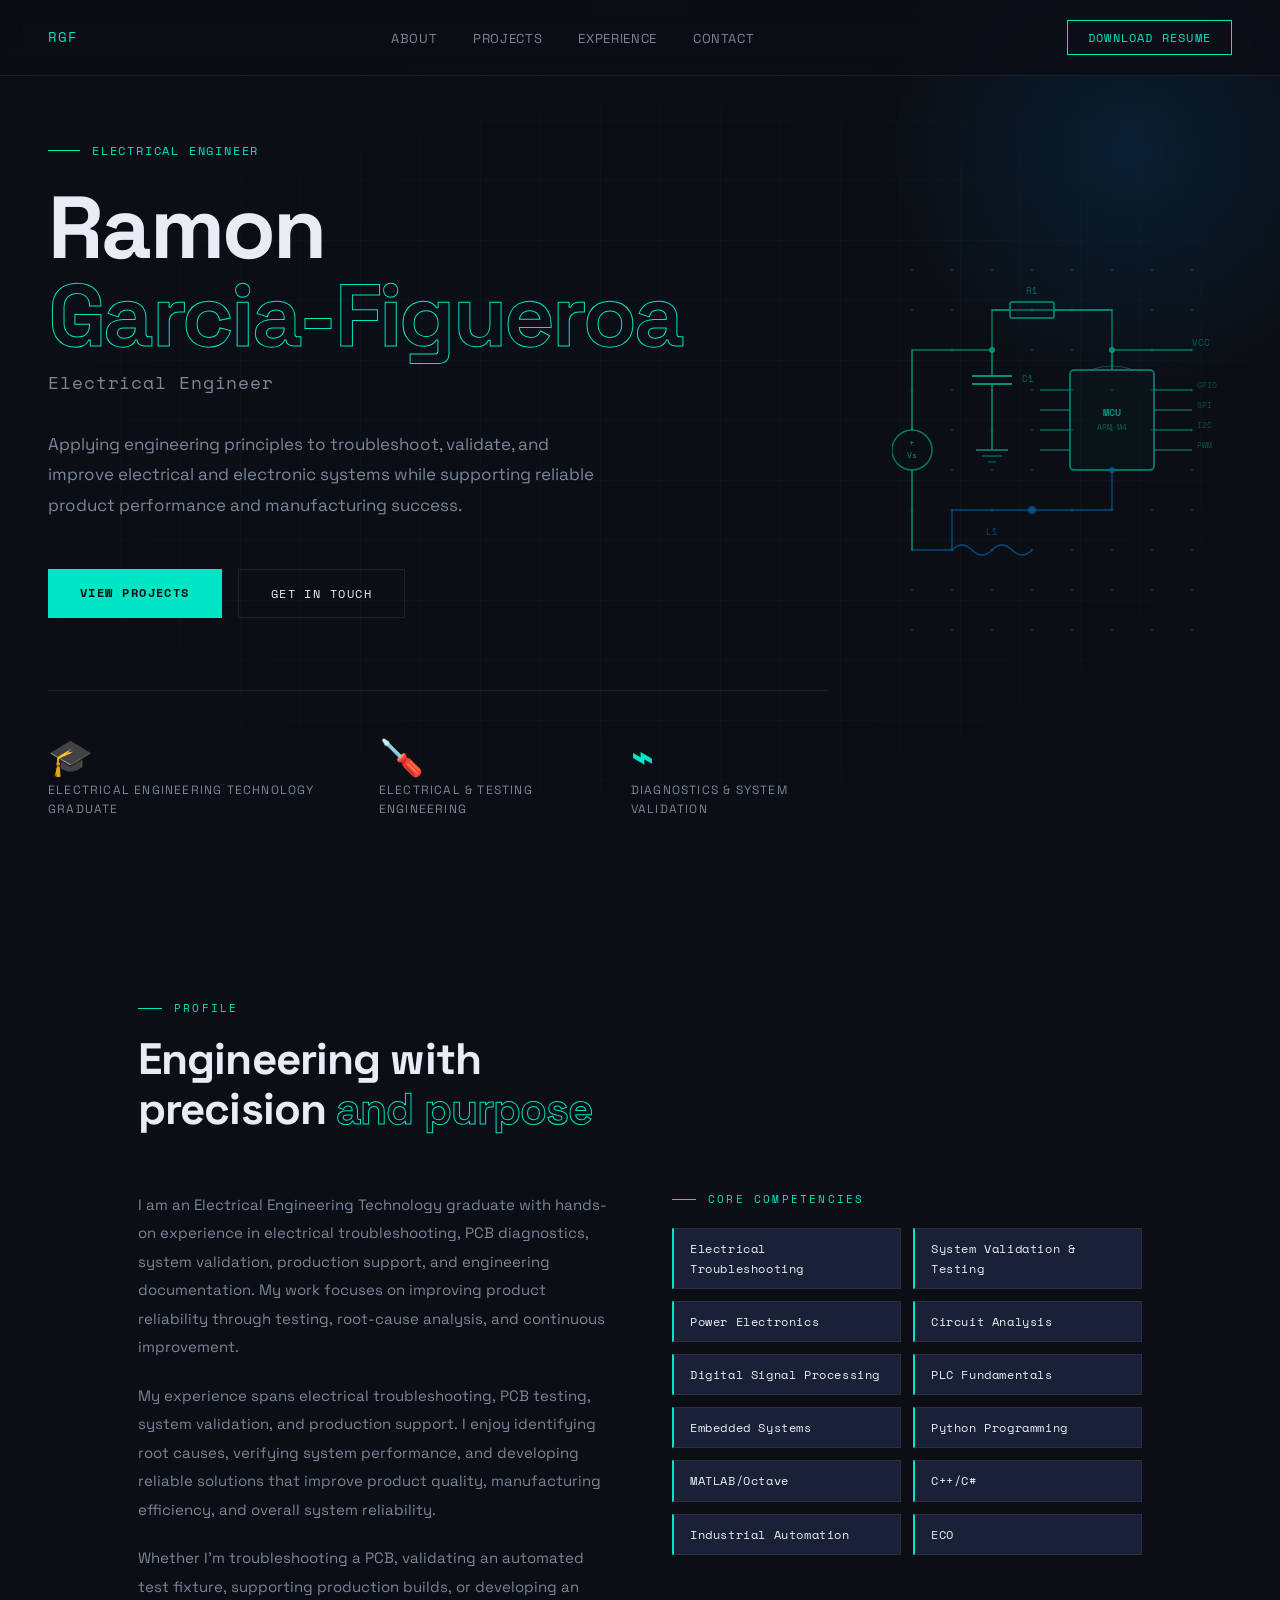
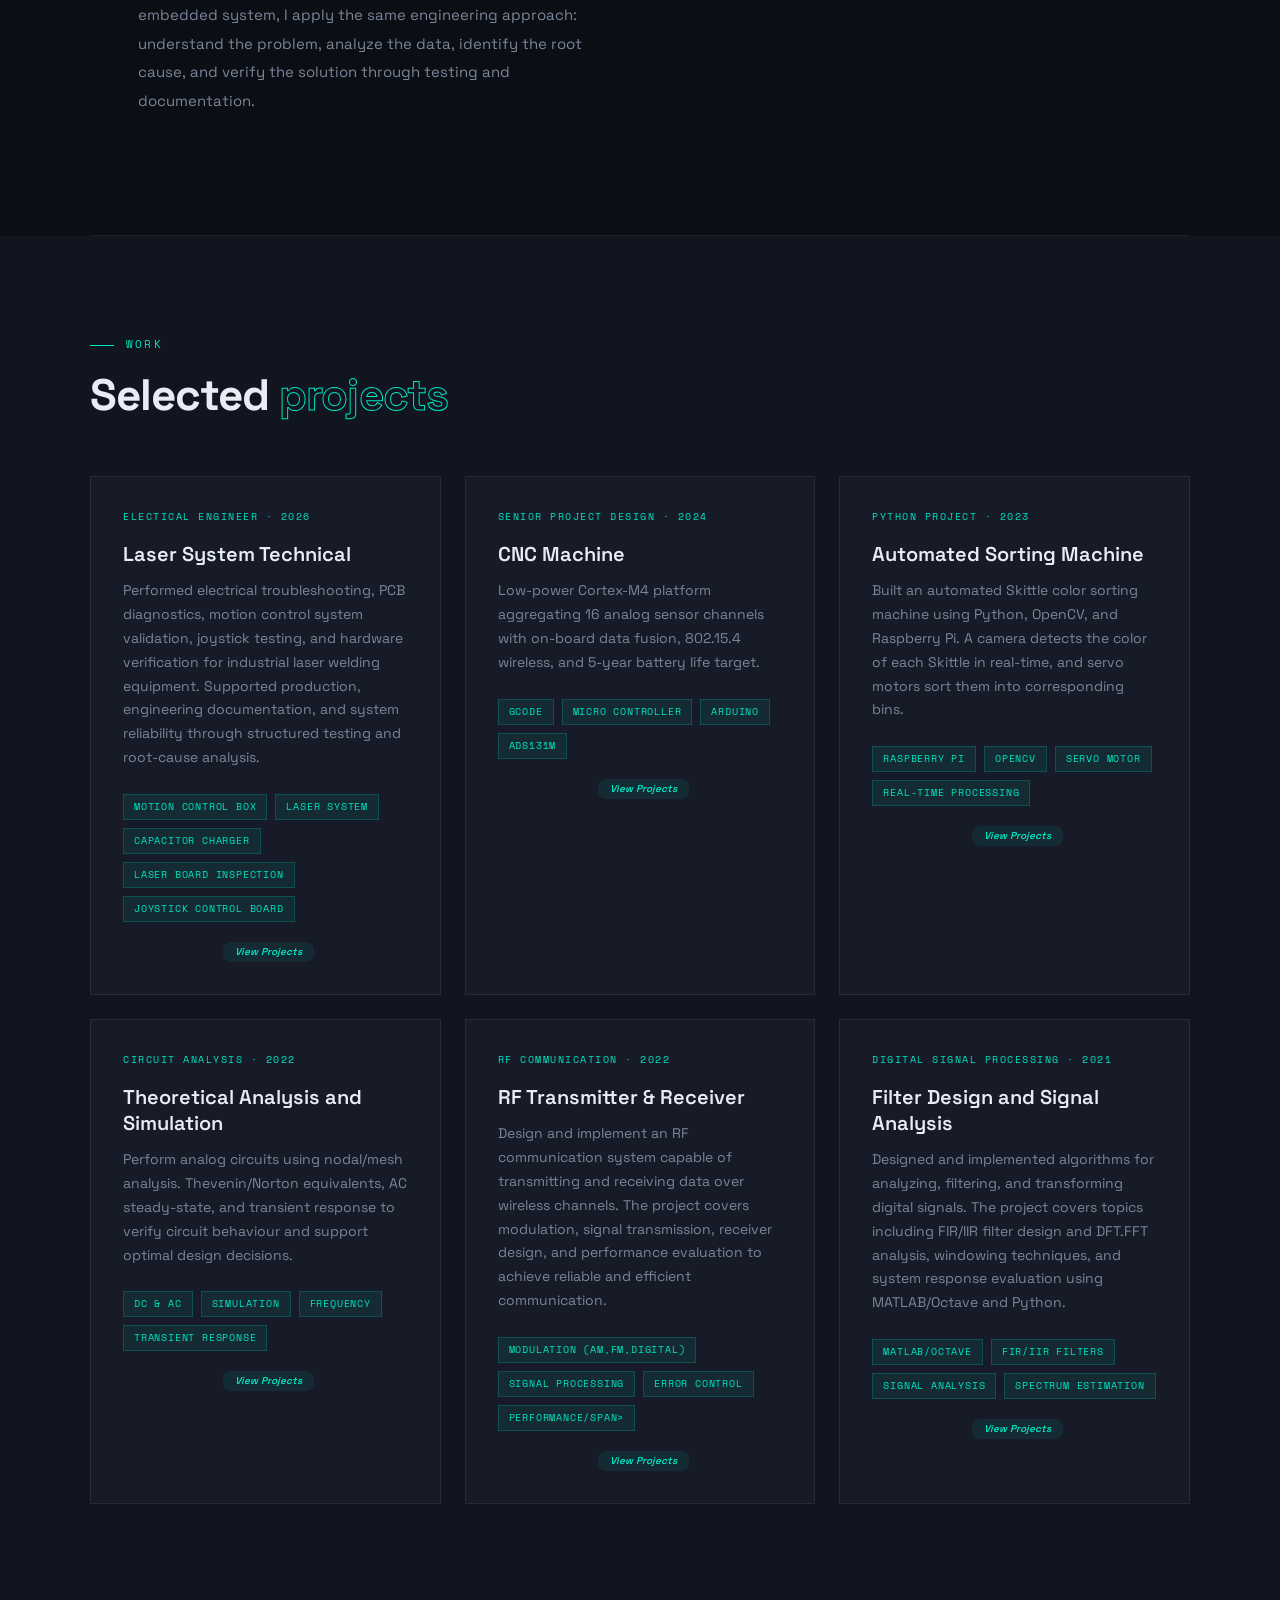
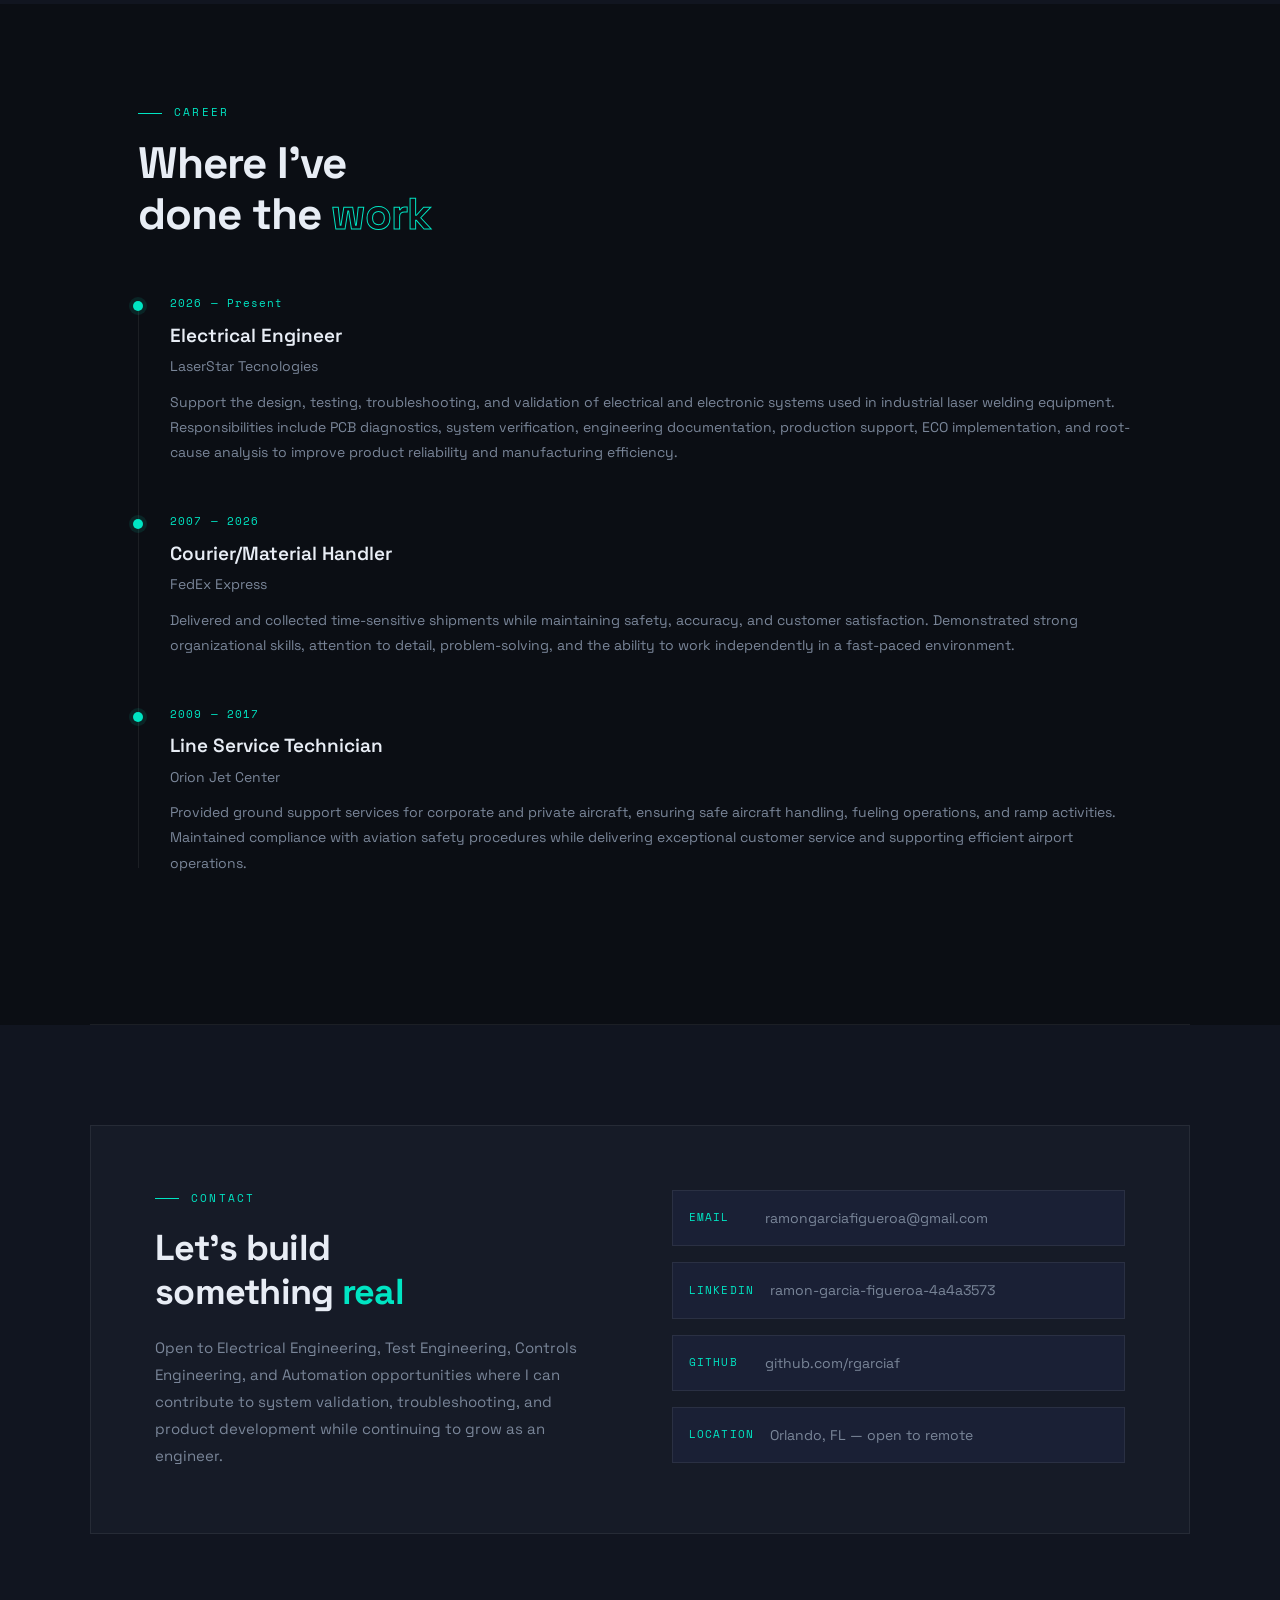
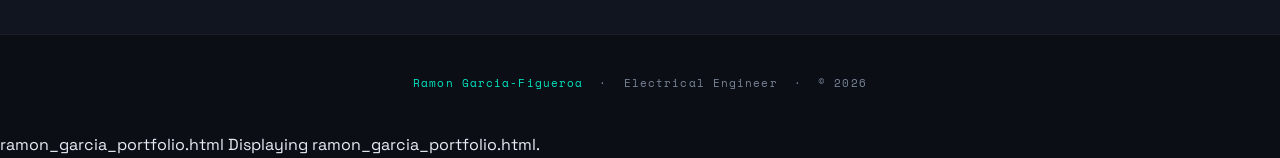
==== index.html @ e2435f29 "Update link to LaserStar Task Documentation" ====
<!DOCTYPE html>
<html lang="en">
<head>
<meta charset="UTF-8">
<meta name="viewport" content="width=device-width, initial-scale=1.0">
<title>Ramon Garcia — Electrical Engineer</title>
<link rel="preconnect" href="https://fonts.googleapis.com">
<link rel="preconnect" href="https://fonts.gstatic.com" crossorigin>
<link href="https://fonts.googleapis.com/css2?family=Space+Grotesk:wght@300;400;500;600;700&family=Space+Mono:wght@400;700&display=swap" rel="stylesheet">
<link rel="stylesheet" href="css/style.css">
</head>
<body>

<!-- NAV -->
<nav>
  <div class="nav-logo">RGF</div>
  <ul class="nav-links">
    <li><a href="#about">About</a></li>
    <li><a href="#projects">Projects</a></li>
    <li><a href="#experience">Experience</a></li>
    <li><a href="#contact">Contact</a></li>
  </ul>
  <!--<button class="nav-cta">Download CV</button>-->

<form action="Ramon_Garcia_Figueroa_Resume.pdf" target="_blank">
    <button class="nav-cta" type="submit">
        Download Resume
    </button>
</form>
</nav>

<!-- Project Button -->

<!-- HERO -->
<div class="hero">
  <div class="hero-grid"></div>
  <div class="hero-orb"></div>

  <div class="hero-content">
    <div class="hero-eyebrow">Electrical Engineer</div>
    <h1 class="hero-name">
      Ramon<br><span>Garcia-Figueroa</span>
    </h1>
    <p class="hero-title">Electrical Engineer</p>
    <p class="hero-desc">
      Applying engineering principles to troubleshoot, validate, and improve electrical and electronic systems while supporting reliable product performance and manufacturing success.
    </p>
    <div class="hero-actions">
      <a href="#projects" class="btn-primary">View Projects</a>
      <a href="#contact" class="btn-outline">Get in Touch</a>
    </div>

    <div class="hero-stats">
       <div>
        <div class="stat-num">🎓</div>
        <div class="stat-label">Electrical Engineering Technology Graduate</div>
      </div>
      <div>
        <div class="stat-num">🪛</div>
        <div class="stat-label">Electrical & Testing Engineering</div>
      </div>
      <div>
        <div class="stat-num">⌁</div>
        <div class="stat-label">Diagnostics & System Validation</div>
      </div>
    </div>
  </div> 

  <!-- Schematic signature element -->
  <svg class="schematic circuit-svg" viewBox="0 0 340 400" fill="none" xmlns="http://www.w3.org/2000/svg">
    <g opacity="0.3">
      <circle cx="20" cy="20" r="1.5" fill="#00E5C3"/><circle cx="60" cy="20" r="1.5" fill="#00E5C3"/><circle cx="100" cy="20" r="1.5" fill="#00E5C3"/><circle cx="140" cy="20" r="1.5" fill="#00E5C3"/><circle cx="180" cy="20" r="1.5" fill="#00E5C3"/><circle cx="220" cy="20" r="1.5" fill="#00E5C3"/><circle cx="260" cy="20" r="1.5" fill="#00E5C3"/><circle cx="300" cy="20" r="1.5" fill="#00E5C3"/>
      <circle cx="20" cy="60" r="1.5" fill="#00E5C3"/><circle cx="60" cy="60" r="1.5" fill="#00E5C3"/><circle cx="100" cy="60" r="1.5" fill="#00E5C3"/><circle cx="140" cy="60" r="1.5" fill="#00E5C3"/><circle cx="180" cy="60" r="1.5" fill="#00E5C3"/><circle cx="220" cy="60" r="1.5" fill="#00E5C3"/><circle cx="260" cy="60" r="1.5" fill="#00E5C3"/><circle cx="300" cy="60" r="1.5" fill="#00E5C3"/>
      <circle cx="20" cy="100" r="1.5" fill="#00E5C3"/><circle cx="60" cy="100" r="1.5" fill="#00E5C3"/><circle cx="100" cy="100" r="1.5" fill="#00E5C3"/><circle cx="140" cy="100" r="1.5" fill="#00E5C3"/><circle cx="180" cy="100" r="1.5" fill="#00E5C3"/><circle cx="220" cy="100" r="1.5" fill="#00E5C3"/><circle cx="260" cy="100" r="1.5" fill="#00E5C3"/><circle cx="300" cy="100" r="1.5" fill="#00E5C3"/>
      <circle cx="20" cy="140" r="1.5" fill="#00E5C3"/><circle cx="60" cy="140" r="1.5" fill="#00E5C3"/><circle cx="100" cy="140" r="1.5" fill="#00E5C3"/><circle cx="140" cy="140" r="1.5" fill="#00E5C3"/><circle cx="180" cy="140" r="1.5" fill="#00E5C3"/><circle cx="220" cy="140" r="1.5" fill="#00E5C3"/><circle cx="260" cy="140" r="1.5" fill="#00E5C3"/><circle cx="300" cy="140" r="1.5" fill="#00E5C3"/>
      <circle cx="20" cy="180" r="1.5" fill="#00E5C3"/><circle cx="60" cy="180" r="1.5" fill="#00E5C3"/><circle cx="100" cy="180" r="1.5" fill="#00E5C3"/><circle cx="140" cy="180" r="1.5" fill="#00E5C3"/><circle cx="180" cy="180" r="1.5" fill="#00E5C3"/><circle cx="220" cy="180" r="1.5" fill="#00E5C3"/><circle cx="260" cy="180" r="1.5" fill="#00E5C3"/><circle cx="300" cy="180" r="1.5" fill="#00E5C3"/>
      <circle cx="20" cy="220" r="1.5" fill="#00E5C3"/><circle cx="60" cy="220" r="1.5" fill="#00E5C3"/><circle cx="100" cy="220" r="1.5" fill="#00E5C3"/><circle cx="140" cy="220" r="1.5" fill="#00E5C3"/><circle cx="180" cy="220" r="1.5" fill="#00E5C3"/><circle cx="220" cy="220" r="1.5" fill="#00E5C3"/><circle cx="260" cy="220" r="1.5" fill="#00E5C3"/><circle cx="300" cy="220" r="1.5" fill="#00E5C3"/>
      <circle cx="20" cy="260" r="1.5" fill="#00E5C3"/><circle cx="60" cy="260" r="1.5" fill="#00E5C3"/><circle cx="100" cy="260" r="1.5" fill="#00E5C3"/><circle cx="140" cy="260" r="1.5" fill="#00E5C3"/><circle cx="180" cy="260" r="1.5" fill="#00E5C3"/><circle cx="220" cy="260" r="1.5" fill="#00E5C3"/><circle cx="260" cy="260" r="1.5" fill="#00E5C3"/><circle cx="300" cy="260" r="1.5" fill="#00E5C3"/>
      <circle cx="20" cy="300" r="1.5" fill="#00E5C3"/><circle cx="60" cy="300" r="1.5" fill="#00E5C3"/><circle cx="100" cy="300" r="1.5" fill="#00E5C3"/><circle cx="140" cy="300" r="1.5" fill="#00E5C3"/><circle cx="180" cy="300" r="1.5" fill="#00E5C3"/><circle cx="220" cy="300" r="1.5" fill="#00E5C3"/><circle cx="260" cy="300" r="1.5" fill="#00E5C3"/><circle cx="300" cy="300" r="1.5" fill="#00E5C3"/>
      <circle cx="20" cy="340" r="1.5" fill="#00E5C3"/><circle cx="60" cy="340" r="1.5" fill="#00E5C3"/><circle cx="100" cy="340" r="1.5" fill="#00E5C3"/><circle cx="140" cy="340" r="1.5" fill="#00E5C3"/><circle cx="180" cy="340" r="1.5" fill="#00E5C3"/><circle cx="220" cy="340" r="1.5" fill="#00E5C3"/><circle cx="260" cy="340" r="1.5" fill="#00E5C3"/><circle cx="300" cy="340" r="1.5" fill="#00E5C3"/>
      <circle cx="20" cy="380" r="1.5" fill="#00E5C3"/><circle cx="60" cy="380" r="1.5" fill="#00E5C3"/><circle cx="100" cy="380" r="1.5" fill="#00E5C3"/><circle cx="140" cy="380" r="1.5" fill="#00E5C3"/><circle cx="180" cy="380" r="1.5" fill="#00E5C3"/><circle cx="220" cy="380" r="1.5" fill="#00E5C3"/><circle cx="260" cy="380" r="1.5" fill="#00E5C3"/><circle cx="300" cy="380" r="1.5" fill="#00E5C3"/>
    </g>
    <path d="M 20 100 L 100 100 L 100 60 L 220 60 L 220 100 L 300 100" stroke="#00E5C3" stroke-width="1.5" fill="none" opacity="0.8"/>
    <rect x="118" y="52" width="44" height="16" rx="2" fill="none" stroke="#00E5C3" stroke-width="1.5"/>
    <line x1="100" y1="60" x2="118" y2="60" stroke="#00E5C3" stroke-width="1.5"/>
    <line x1="162" y1="60" x2="220" y2="60" stroke="#00E5C3" stroke-width="1.5"/>
    <text x="140" y="44" fill="#00E5C3" font-size="9" text-anchor="middle" opacity="0.7" font-family="'Space Mono', monospace">R1</text>
    <line x1="100" y1="100" x2="100" y2="126" stroke="#00E5C3" stroke-width="1.5"/>
    <line x1="80" y1="126" x2="120" y2="126" stroke="#00E5C3" stroke-width="2"/>
    <line x1="80" y1="134" x2="120" y2="134" stroke="#00E5C3" stroke-width="2"/>
    <line x1="100" y1="134" x2="100" y2="180" stroke="#00E5C3" stroke-width="1.5"/>
    <text x="130" y="132" fill="#00E5C3" font-size="9" opacity="0.7" font-family="'Space Mono', monospace">C1</text>
    <line x1="100" y1="180" x2="100" y2="200" stroke="#00E5C3" stroke-width="1.5"/>
    <line x1="84" y1="200" x2="116" y2="200" stroke="#00E5C3" stroke-width="1.5"/>
    <line x1="90" y1="206" x2="110" y2="206" stroke="#00E5C3" stroke-width="1"/>
    <line x1="96" y1="212" x2="104" y2="212" stroke="#00E5C3" stroke-width="0.8"/>
    <rect x="178" y="120" width="84" height="100" rx="4" fill="rgba(0,229,195,0.04)" stroke="#00E5C3" stroke-width="1.5"/>
    <line x1="148" y1="140" x2="178" y2="140" stroke="#00E5C3" stroke-width="1"/>
    <line x1="148" y1="160" x2="178" y2="160" stroke="#00E5C3" stroke-width="1"/>
    <line x1="148" y1="180" x2="178" y2="180" stroke="#00E5C3" stroke-width="1"/>
    <line x1="148" y1="200" x2="178" y2="200" stroke="#00E5C3" stroke-width="1"/>
    <line x1="262" y1="140" x2="300" y2="140" stroke="#00E5C3" stroke-width="1"/>
    <line x1="262" y1="160" x2="300" y2="160" stroke="#00E5C3" stroke-width="1"/>
    <line x1="262" y1="180" x2="300" y2="180" stroke="#00E5C3" stroke-width="1"/>
    <line x1="262" y1="200" x2="300" y2="200" stroke="#00E5C3" stroke-width="1"/>
    <text x="220" y="166" fill="#00E5C3" font-size="10" text-anchor="middle" font-weight="700" font-family="'Space Mono', monospace">MCU</text>
    <text x="220" y="180" fill="#00E5C3" font-size="8" text-anchor="middle" opacity="0.6" font-family="'Space Mono', monospace">ARM-M4</text>
    <line x1="220" y1="100" x2="220" y2="120" stroke="#00E5C3" stroke-width="1.5"/>
    <path d="M 20 300 L 60 300 L 60 260 L 140 260" stroke="#0094FF" stroke-width="1.5" fill="none" opacity="0.7"/>
    <circle cx="140" cy="260" r="4" fill="#0094FF" opacity="0.7"/>
    <path d="M 140 260 L 220 260 L 220 220" stroke="#0094FF" stroke-width="1.5" fill="none" opacity="0.7"/>
    <circle cx="220" cy="220" r="3" fill="#0094FF" opacity="0.7"/>
    <path d="M 60 300 Q 70 290 80 300 Q 90 310 100 300 Q 110 290 120 300 Q 130 310 140 300" stroke="#0094FF" stroke-width="1.5" fill="none" opacity="0.7"/>
    <text x="100" y="285" fill="#0094FF" font-size="9" text-anchor="middle" opacity="0.7" font-family="'Space Mono', monospace">L1</text>
    <circle cx="20" cy="200" r="20" fill="none" stroke="#00E5C3" stroke-width="1.5" opacity="0.8"/>
    <text x="20" y="196" fill="#00E5C3" font-size="9" text-anchor="middle" font-family="'Space Mono', monospace">+</text>
    <text x="20" y="208" fill="#00E5C3" font-size="8" text-anchor="middle" font-family="'Space Mono', monospace">Vs</text>
    <line x1="20" y1="100" x2="20" y2="180" stroke="#00E5C3" stroke-width="1.5"/>
    <line x1="20" y1="220" x2="20" y2="300" stroke="#00E5C3" stroke-width="1.5"/>
    <circle cx="100" cy="100" r="3" fill="#00E5C3"/>
    <circle cx="220" cy="100" r="3" fill="#00E5C3"/>
    <text x="300" y="96" fill="#00E5C3" font-size="9" text-anchor="start" opacity="0.6" font-family="'Space Mono', monospace">VCC</text>
    <text x="305" y="138" fill="#00E5C3" font-size="8" text-anchor="start" opacity="0.5" font-family="'Space Mono', monospace">GPIO</text>
    <text x="305" y="158" fill="#00E5C3" font-size="8" text-anchor="start" opacity="0.5" font-family="'Space Mono', monospace">SPI</text>
    <text x="305" y="178" fill="#00E5C3" font-size="8" text-anchor="start" opacity="0.5" font-family="'Space Mono', monospace">I2C</text>
    <text x="305" y="198" fill="#00E5C3" font-size="8" text-anchor="start" opacity="0.5" font-family="'Space Mono', monospace">PWM</text>
    <path d="M 198 120 Q 220 112 242 120" fill="none" stroke="#00E5C3" stroke-width="1" opacity="0.5"/>
  </svg>
</div>

<!-- ABOUT -->
<section id="about">
  <div class="section-label">Profile</div>
  <h2 class="section-title">Engineering with<br>precision <em>and purpose</em></h2>
  <div class="about-grid">
    <div class="about-text">
      <p>I am an Electrical Engineering Technology graduate with hands-on experience in electrical troubleshooting, PCB diagnostics, system validation, production support, and engineering documentation. My work focuses on improving product reliability through testing, root-cause analysis, and continuous improvement.</p>
      <p>My experience spans electrical troubleshooting, PCB testing, system validation, and production support. I enjoy identifying root causes, verifying system performance, and developing reliable solutions that improve product quality, manufacturing efficiency, and overall system reliability.</p>
      <p>Whether I'm troubleshooting a PCB, validating an automated test fixture, supporting production builds, or developing an embedded system, I apply the same engineering approach: understand the problem, analyze the data, identify the root cause, and verify the solution through testing and documentation.</p>
    </div>
    <div>
      <div class="section-label" style="margin-bottom: 20px;">Core competencies</div>
      <div class="skills-grid">
        <div class="skill-chip">Electrical Troubleshooting</div>
        <div class="skill-chip">System Validation & Testing</div>
        <div class="skill-chip">Power Electronics</div>
        <div class="skill-chip">Circuit Analysis</div>
        <div class="skill-chip">Digital Signal Processing</div>
        <div class="skill-chip">PLC Fundamentals</div>
        <div class="skill-chip">Embedded Systems</div>
        <div class="skill-chip">Python Programming</div>
        <div class="skill-chip">MATLAB/Octave</div>
        <div class="skill-chip">C++/C#</div>
        <div class="skill-chip">Industrial Automation</div>
        <div class="skill-chip">ECO</div>
      </div>
    </div>
  </div>
</section>

<hr class="section-divider">

<!-- PROJECTS -->
<div class="section-full" id="projects">
  <div class="section-full-inner">
    <div class="section-label">Work</div>
    <h2 class="section-title">Selected <em>projects</em></h2>
    <div class="projects-grid">
      <div class="project-card">
        <div class="project-tag">Electical Engineer · 2026</div>
        <h3 class="project-name">Laser System Technical</h3>
        <p class="project-desc">Performed electrical troubleshooting, PCB diagnostics, motion control system validation, joystick testing, and hardware verification for industrial laser welding equipment. Supported production, engineering documentation, and system reliability through structured testing and root-cause analysis.</p>
        <div class="project-tech">
          <span class="tech-badge">Motion Control Box</span>
          <span class="tech-badge">Laser System</span>
          <span class="tech-badge">Capacitor Charger</span>
          <span class="tech-badge">Laser Board Inspection</span>
          <span class="tech-badge">Joystick Control Board</span>
          <!--<a href="/work_projects/LaserStar_Project_Section.html" class="project-button"> -->
                      <!-- View Projects -->
        </div>
        <a href="LaserStar_Task_Documentation_1.pdf" class="project-button"><em>View Projects</em>
        </a>
      </div>
      <div class="project-card">
        <div class="project-tag">Senior Project Design · 2024</div>
        <h3 class="project-name">CNC Machine</h3>
        <p class="project-desc">Low-power Cortex-M4 platform aggregating 16 analog sensor channels with on-board data fusion, 802.15.4 wireless, and 5-year battery life target.</p>
        <div class="project-tech">
          <span class="tech-badge">GCode</span>
          <span class="tech-badge">Micro Controller</span>
          <span class="tech-badge">Arduino</span>
          <span class="tech-badge">ADS131M</span>
        </div>
        <a href="/school_projects/senior_project_design.pdf" class="project-button"><em>View Projects</em>
        </a>
      </div>
      <div class="project-card">
        <div class="project-tag">Python Project · 2023</div>
        <h3 class="project-name">Automated Sorting Machine</h3>
        <p class="project-desc">Built an automated Skittle color sorting machine using Python, OpenCV, and Raspberry Pi. A camera detects the color of each Skittle in real-time, and servo motors sort them into corresponding bins.</p>
        <div class="project-tech">
          <span class="tech-badge">Raspberry Pi</span>
          <span class="tech-badge">OpenCV</span>
          <span class="tech-badge">Servo Motor</span>
          <span class="tech-badge">Real-Time Processing</span>
        </div>
        <a href="/work_projects/LaserStar_Task_Documentation.pdf" class="project-button"><em>View Projects</em>
        </a>
      </div>
      <div class="project-card">
        <div class="project-tag">Circuit Analysis · 2022</div>
        <h3 class="project-name">Theoretical Analysis and Simulation</h3>
        <p class="project-desc">Perform analog circuits using nodal/mesh analysis. Thevenin/Norton equivalents, AC steady-state, and transient response to verify circuit behaviour and support optimal design decisions.</p>
        <div class="project-tech">
          <span class="tech-badge">DC & AC</span>
          <span class="tech-badge">Simulation</span>
          <span class="tech-badge">Frequency</span>
          <span class="tech-badge">Transient Response</span>
        </div>
        <a href="/work_projects/LaserStar_Task_Documentation.pdf" class="project-button"><em>View Projects</em>
        </a>
      </div>
      <div class="project-card">
        <div class="project-tag">RF Communication · 2022</div>
        <h3 class="project-name">RF Transmitter & Receiver</h3>
        <p class="project-desc">Design and implement an RF communication system capable of transmitting and receiving data over wireless channels. The project covers modulation, signal transmission, receiver design, and performance evaluation to achieve reliable and efficient communication.</p>
        <div class="project-tech">
          <span class="tech-badge">Modulation (AM,FM,Digital)</span>
          <span class="tech-badge">Signal Processing</span>
          <span class="tech-badge">Error Control</span>
          <span class="tech-badge">Performance/span>
        </div>
        <a href="/work_projects/LaserStar_Task_Documentation.pdf" class="project-button"><em>View Projects</em>
        </a>
      </div>
      <div class="project-card">
        <div class="project-tag">Digital Signal Processing · 2021</div>
        <h3 class="project-name">Filter Design and Signal Analysis</h3>
        <p class="project-desc">Designed and implemented algorithms for analyzing, filtering, and transforming digital signals. The project covers topics including FIR/IIR filter design and DFT.FFT analysis, windowing techniques, and system response evaluation using MATLAB/Octave and Python.</p>
        <div class="project-tech">
          <span class="tech-badge">MATLAB/Octave</span>
          <span class="tech-badge">FIR/IIR Filters</span>
          <span class="tech-badge">Signal Analysis</span>
          <span class="tech-badge">Spectrum Estimation</span>
        </div>
        <a href="/work_projects/LaserStar_Task_Documentation.pdf" class="project-button"><em>View Projects</em>
        </a>
      </div>
    </div>
  </div>
</div>

<!-- EXPERIENCE -->
<section id="experience">
  <div class="section-label">Career</div>
  <h2 class="section-title">Where I've<br>done the <em>work</em></h2>
  <div class="timeline">
    <div class="timeline-item">
      <div class="timeline-period">2026 — Present</div>
      <div class="timeline-role">Electrical Engineer</div>
      <div class="timeline-company">LaserStar Tecnologies</div>
      <p class="timeline-desc">Support the design, testing, troubleshooting, and validation of electrical and electronic systems used in industrial laser welding equipment. Responsibilities include PCB diagnostics, system verification, engineering documentation, production support, ECO implementation, and root-cause analysis to improve product reliability and manufacturing efficiency.</p>
    </div>
    <div class="timeline-item">
      <div class="timeline-period">2007 — 2026</div>
      <div class="timeline-role">Courier/Material Handler</div>
      <div class="timeline-company">FedEx Express</div>
      <p class="timeline-desc">Delivered and collected time-sensitive shipments while maintaining safety, accuracy, and customer satisfaction. Demonstrated strong organizational skills, attention to detail, problem-solving, and the ability to work independently in a fast-paced environment.</p>
    </div>
    <div class="timeline-item">
      <div class="timeline-period">2009 — 2017</div>
      <div class="timeline-role">Line Service Technician</div>
      <div class="timeline-company">Orion Jet Center</div>
      <p class="timeline-desc">Provided ground support services for corporate and private aircraft, ensuring safe aircraft handling, fueling operations, and ramp activities. Maintained compliance with aviation safety procedures while delivering exceptional customer service and supporting efficient airport operations.</p>
    </div>
    <!--<div class="timeline-item">
      <div class="timeline-period">2013 — 2017</div>
      <div class="timeline-role">B.S. Electrical Engineering</div>
      <div class="timeline-company">University of Florida</div>
      <p class="timeline-desc">Concentration in power electronics and control systems. Senior capstone: autonomous grid-tied inverter with islanding detection and reactive power compensation.</p>
    </div>
  </div>-->
</section>

<hr class="section-divider">

<!-- CONTACT -->
<div class="section-full" id="contact">
  <div class="section-full-inner">
    <div class="contact-wrapper">
      <div>
        <div class="section-label" style="margin-bottom: 20px;">Contact</div>
        <h2 class="contact-heading">Let's build<br>something <em>real</em></h2>
        <p class="contact-sub">
          Open to Electrical Engineering, Test Engineering, Controls Engineering, and Automation opportunities where I can contribute to system validation, troubleshooting, and product development while continuing to grow as an engineer.
        </p>
      </div>
      <div class="contact-links">
        <a href="mailto:ramon@garcia.engineer" class="contact-link">
          <span class="contact-link-icon">Email</span>
          ramongarciafigueroa@gmail.com
        </a>
        <a href="https://linkedin.com/in/ramongarcia-ee" class="contact-link">
          <span class="contact-link-icon">LinkedIn</span>
          ramon-garcia-figueroa-4a4a3573
        </a>
        <a href="https://github.com/rgarciaf" class="contact-link">
          <span class="contact-link-icon">GitHub</span>
          github.com/rgarciaf
        </a>
        <a href="#" class="contact-link">
          <span class="contact-link-icon">Location</span>
          Orlando, FL — open to remote
        </a>
      </div>
    </div>
  </div>
</div>

<footer>
  <span style="color: var(--accent);">Ramon Garcia-Figueroa</span> &nbsp;·&nbsp; Electrical Engineer &nbsp;·&nbsp; © 2026
</footer>

</body>
</html>
ramon_garcia_portfolio.html
Displaying ramon_garcia_portfolio.html.
---- css/style.css ----
*, *::before, *::after { box-sizing: border-box; margin: 0; padding: 0; }

:root {
    --bg: #0B0E14;
    --bg2: #111520;
    --bg3: #161B27;
    --surface: #1A2035;
    --accent: #00E5C3;
    --accent2: #0094FF;
    --text: #E8EDF5;
    --muted: #7A8699;
    --border: rgba(255,255,255,0.07);
    --border-accent: rgba(0,229,195,0.25);
    --font-display: 'Space Grotesk', sans-serif;
    --font-mono: 'Space Mono', monospace;
  }

  html { scroll-behavior: smooth; }

  body {
    background: var(--bg);
    color: var(--text);
    font-family: var(--font-display);
    font-size: 16px;
    line-height: 1.6;
    overflow-x: hidden;
  }

  /* NAV */
  nav {
    position: fixed;
    top: 0; left: 0; right: 0;
    z-index: 100;
    display: flex;
    align-items: center;
    justify-content: space-between;
    padding: 20px 48px;
    background: rgba(11,14,20,0.85);
    backdrop-filter: blur(12px);
    border-bottom: 1px solid var(--border);
  }

  .nav-logo {
    font-family: var(--font-mono);
    font-size: 14px;
    color: var(--accent);
    letter-spacing: 0.08em;
    text-transform: uppercase;
  }

  .nav-links {
    display: flex;
    gap: 36px;
    list-style: none;
  }

  .nav-links a {
    color: var(--muted);
    text-decoration: none;
    font-size: 13px;
    letter-spacing: 0.05em;
    text-transform: uppercase;
    transition: color 0.2s;
  }

  .nav-links a:hover { color: var(--accent); }

  .nav-cta {
    background: transparent;
    border: 1px solid var(--accent);
    color: var(--accent);
    font-family: var(--font-mono);
    font-size: 12px;
    padding: 8px 20px;
    cursor: pointer;
    letter-spacing: 0.1em;
    text-transform: uppercase;
    transition: background 0.2s, color 0.2s;
  }

  .nav-cta:hover { background: var(--accent); color: var(--bg); }

  /* HERO */
  .hero {
    min-height: 100vh;
    display: flex;
    align-items: center;
    padding: 140px 48px 80px;
    position: relative;
    overflow: hidden;
  }

  .hero-grid {
    position: absolute;
    inset: 0;
    background-image:
      linear-gradient(rgba(0,229,195,0.04) 1px, transparent 1px),
      linear-gradient(90deg, rgba(0,229,195,0.04) 1px, transparent 1px);
    background-size: 60px 60px;
    mask-image: radial-gradient(ellipse 70% 60% at 50% 50%, black 40%, transparent 100%);
    -webkit-mask-image: radial-gradient(ellipse 70% 60% at 50% 50%, black 40%, transparent 100%);
  }

  .hero-orb {
    position: absolute;
    width: 500px;
    height: 500px;
    border-radius: 50%;
    background: radial-gradient(circle, rgba(0,148,255,0.12) 0%, transparent 70%);
    top: -100px;
    right: -100px;
    pointer-events: none;
  }

  .hero-content { position: relative; max-width: 780px; }

  .hero-eyebrow {
    font-family: var(--font-mono);
    font-size: 12px;
    color: var(--accent);
    letter-spacing: 0.15em;
    text-transform: uppercase;
    margin-bottom: 24px;
    display: flex;
    align-items: center;
    gap: 12px;
  }

  .hero-eyebrow::before {
    content: '';
    display: block;
    width: 32px;
    height: 1px;
    background: var(--accent);
  }

  .hero-name {
    font-size: clamp(48px, 7vw, 88px);
    font-weight: 700;
    line-height: 1.0;
    letter-spacing: -0.03em;
    margin-bottom: 8px;
  }

  .hero-name span {
    color: transparent;
    -webkit-text-stroke: 1px var(--accent);
  }

  .hero-title {
    font-family: var(--font-mono);
    font-size: clamp(14px, 2vw, 18px);
    color: var(--muted);
    margin-bottom: 32px;
    letter-spacing: 0.05em;
  }

  .hero-desc {
    font-size: 17px;
    color: var(--muted);
    line-height: 1.8;
    max-width: 560px;
    margin-bottom: 48px;
  }

  .hero-actions {
    display: flex;
    gap: 16px;
    flex-wrap: wrap;
  }

  .btn-primary {
    background: var(--accent);
    color: var(--bg);
    border: none;
    font-family: var(--font-mono);
    font-size: 12px;
    font-weight: 700;
    padding: 14px 32px;
    cursor: pointer;
    letter-spacing: 0.12em;
    text-transform: uppercase;
    transition: opacity 0.2s, transform 0.15s;
    text-decoration: none;
    display: inline-block;
  }

  .btn-primary:hover { opacity: 0.85; transform: translateY(-1px); }

  .btn-outline {
    background: transparent;
    color: var(--text);
    border: 1px solid var(--border);
    font-family: var(--font-mono);
    font-size: 12px;
    padding: 14px 32px;
    cursor: pointer;
    letter-spacing: 0.12em;
    text-transform: uppercase;
    transition: border-color 0.2s, color 0.2s;
    text-decoration: none;
    display: inline-block;
  }

  .btn-outline:hover { border-color: var(--accent); color: var(--accent); }

  .hero-stats {
    display: flex;
    gap: 48px;
    margin-top: 72px;
    padding-top: 48px;
    border-top: 1px solid var(--border);
  }

  .stat-num {
    font-size: 36px;
    font-weight: 700;
    color: var(--accent);
    font-family: var(--font-mono);
    line-height: 1;
  }

  .stat-label {
    font-size: 12px;
    color: var(--muted);
    text-transform: uppercase;
    letter-spacing: 0.1em;
    margin-top: 6px;
  }

  /* SCHEMATIC */
  .schematic {
    position: absolute;
    right: 48px;
    top: 50%;
    transform: translateY(-50%);
    width: 340px;
    opacity: 0.6;
  }

  .circuit-svg text { font-family: var(--font-mono); }

  /* SECTION LAYOUT */
  section {
    padding: 100px 48px;
    max-width: 1100px;
    margin: 0 auto;
  }

  .section-label {
    font-family: var(--font-mono);
    font-size: 11px;
    color: var(--accent);
    letter-spacing: 0.2em;
    text-transform: uppercase;
    margin-bottom: 16px;
    display: flex;
    align-items: center;
    gap: 12px;
  }

  .section-label::before {
    content: '';
    width: 24px;
    height: 1px;
    background: var(--accent);
  }

  .section-title {
    font-size: clamp(28px, 4vw, 44px);
    font-weight: 700;
    letter-spacing: -0.02em;
    margin-bottom: 56px;
    line-height: 1.15;
  }

  .section-title em {
    font-style: normal;
    color: transparent;
    -webkit-text-stroke: 1px var(--accent);
  }

  /* ABOUT */
  .about-grid {
    display: grid;
    grid-template-columns: 1fr 1fr;
    gap: 64px;
    align-items: start;
  }

  .about-text p {
    color: var(--muted);
    line-height: 1.9;
    margin-bottom: 20px;
    font-size: 15px;
  }

  .skills-grid {
    display: grid;
    grid-template-columns: 1fr 1fr;
    gap: 12px;
  }

  .skill-chip {
    background: var(--surface);
    border: 1px solid var(--border);
    border-left: 2px solid var(--accent);
    padding: 10px 16px;
    font-family: var(--font-mono);
    font-size: 12px;
    color: var(--text);
    letter-spacing: 0.05em;
    transition: border-color 0.2s, background 0.2s;
  }

  .skill-chip:hover {
    border-color: var(--accent);
    background: rgba(0,229,195,0.05);
  }

  /* PROJECTS */
  .projects-grid {
    display: grid;
    grid-template-columns: repeat(auto-fit, minmax(300px, 1fr));
    gap: 24px;
  }

  .project-card {
    background: var(--bg3);
    border: 1px solid var(--border);
    padding: 32px;
    transition: border-color 0.2s, transform 0.2s;
    cursor: pointer;
    position: relative;
    overflow: hidden;
  }

/*------------------------------------------------------------------ */

/* Make the entire project card clickable */
.project-link {
    text-decoration: none;
    color: inherit;
    display: block;
}

/* View Project Button */
.project-button {
    display: inline-block;
    margin-top: 20px;
    margin-left: 100px; /* pdf file to view project */
    padding: 2px 12px;
    /*background: #00d4ff;*/
    background:  rgba(0,229,195,0.08);
    color: #00E5C3; /* text color:  #111 */
    border-radius: 8px;
    font-weight: 600;
    font-size: 10px;
    text-decoration: none;
    /*text-decoration:#0094FF;*/
    transition: all 0.3s ease;
}

.project-button:hover {
    /*background: #00bce0;*/
    background:  rgba(0,229,195,0.08);
    transform: translateY(-2px);

}

/*------------------------------------------------------------------- */


  .project-card::before {
    content: '';
    position: absolute;
    top: 0; left: 0; right: 0;
    height: 2px;
    background: var(--accent);
    transform: scaleX(0);
    transform-origin: left;
    transition: transform 0.3s;
  }

  .project-card:hover { border-color: var(--border-accent); transform: translateY(-3px); }
  .project-card:hover::before { transform: scaleX(1); }

  .project-tag {
    font-family: var(--font-mono);
    font-size: 10px;
    color: var(--accent);
    letter-spacing: 0.15em;
    text-transform: uppercase;
    margin-bottom: 16px;
  }

  .project-name {
    font-size: 20px;
    font-weight: 600;
    margin-bottom: 12px;
    color: var(--text);
    line-height: 1.3;
  }

  .project-desc {
    font-size: 14px;
    color: var(--muted);
    line-height: 1.7;
    margin-bottom: 24px;
  }

  .project-tech {
    display: flex;
    flex-wrap: wrap;
    gap: 8px;
  }

  .tech-badge {
    background: rgba(0,229,195,0.08);
    border: 1px solid rgba(0,229,195,0.2);
    color: var(--accent);
    font-family: var(--font-mono);
    font-size: 10px;
    padding: 4px 10px;
    letter-spacing: 0.08em;
    text-transform: uppercase;
  }

  /* EXPERIENCE */
  .timeline {
    position: relative;
    padding-left: 32px;
  }

  .timeline::before {
    content: '';
    position: absolute;
    left: 0; top: 8px; bottom: 8px;
    width: 1px;
    background: var(--border);
  }

  .timeline-item {
    position: relative;
    margin-bottom: 48px;
  }

  .timeline-item::before {
    content: '';
    position: absolute;
    left: -37px;
    top: 6px;
    width: 10px;
    height: 10px;
    border-radius: 50%;
    background: var(--accent);
    box-shadow: 0 0 0 4px rgba(0,229,195,0.1);
  }

  .timeline-period {
    font-family: var(--font-mono);
    font-size: 11px;
    color: var(--accent);
    letter-spacing: 0.1em;
    margin-bottom: 8px;
  }

  .timeline-role {
    font-size: 19px;
    font-weight: 600;
    margin-bottom: 4px;
  }

  .timeline-company {
    font-size: 14px;
    color: var(--muted);
    margin-bottom: 12px;
  }

  .timeline-desc {
    font-size: 14px;
    color: var(--muted);
    line-height: 1.8;
  }

  /* CONTACT */
  .contact-wrapper {
    background: var(--bg3);
    border: 1px solid var(--border);
    padding: 64px;
    display: grid;
    grid-template-columns: 1fr 1fr;
    gap: 64px;
    align-items: start;
  }

  .contact-heading {
    font-size: 36px;
    font-weight: 700;
    letter-spacing: -0.02em;
    line-height: 1.2;
    margin-bottom: 20px;
  }

  .contact-heading em {
    font-style: normal;
    color: var(--accent);
  }

  .contact-sub {
    font-size: 15px;
    color: var(--muted);
    line-height: 1.8;
  }

  .contact-links {
    display: flex;
    flex-direction: column;
    gap: 16px;
  }

  .contact-link {
    display: flex;
    align-items: center;
    gap: 16px;
    color: var(--muted);
    text-decoration: none;
    font-size: 14px;
    padding: 16px;
    border: 1px solid var(--border);
    background: var(--surface);
    transition: border-color 0.2s, color 0.2s;
  }

  .contact-link:hover { border-color: var(--accent); color: var(--accent); }

  .contact-link-icon {
    font-family: var(--font-mono);
    font-size: 11px;
    color: var(--accent);
    letter-spacing: 0.1em;
    text-transform: uppercase;
    min-width: 60px;
  }

  /* FOOTER */
  footer {
    text-align: center;
    padding: 40px 48px;
    border-top: 1px solid var(--border);
    font-family: var(--font-mono);
    font-size: 11px;
    color: var(--muted);
    letter-spacing: 0.1em;
  }

  .section-divider {
    border: none;
    border-top: 1px solid var(--border);
    max-width: 1100px;
    margin: 0 auto;
  }

  .section-full {
    background: var(--bg2);
    padding: 100px 48px;
  }

  .section-full-inner {
    max-width: 1100px;
    margin: 0 auto;
  }

  @media (max-width: 768px) {
    nav { padding: 16px 24px; }
    .nav-links { display: none; }
    .hero { padding: 100px 24px 60px; }
    .schematic { display: none; }
    .hero-stats { gap: 32px; flex-wrap: wrap; }
    section { padding: 72px 24px; }
    .about-grid { grid-template-columns: 1fr; gap: 40px; }
    .contact-wrapper { grid-template-columns: 1fr; gap: 40px; padding: 40px 24px; }
    .section-full { padding: 72px 24px; }
  }
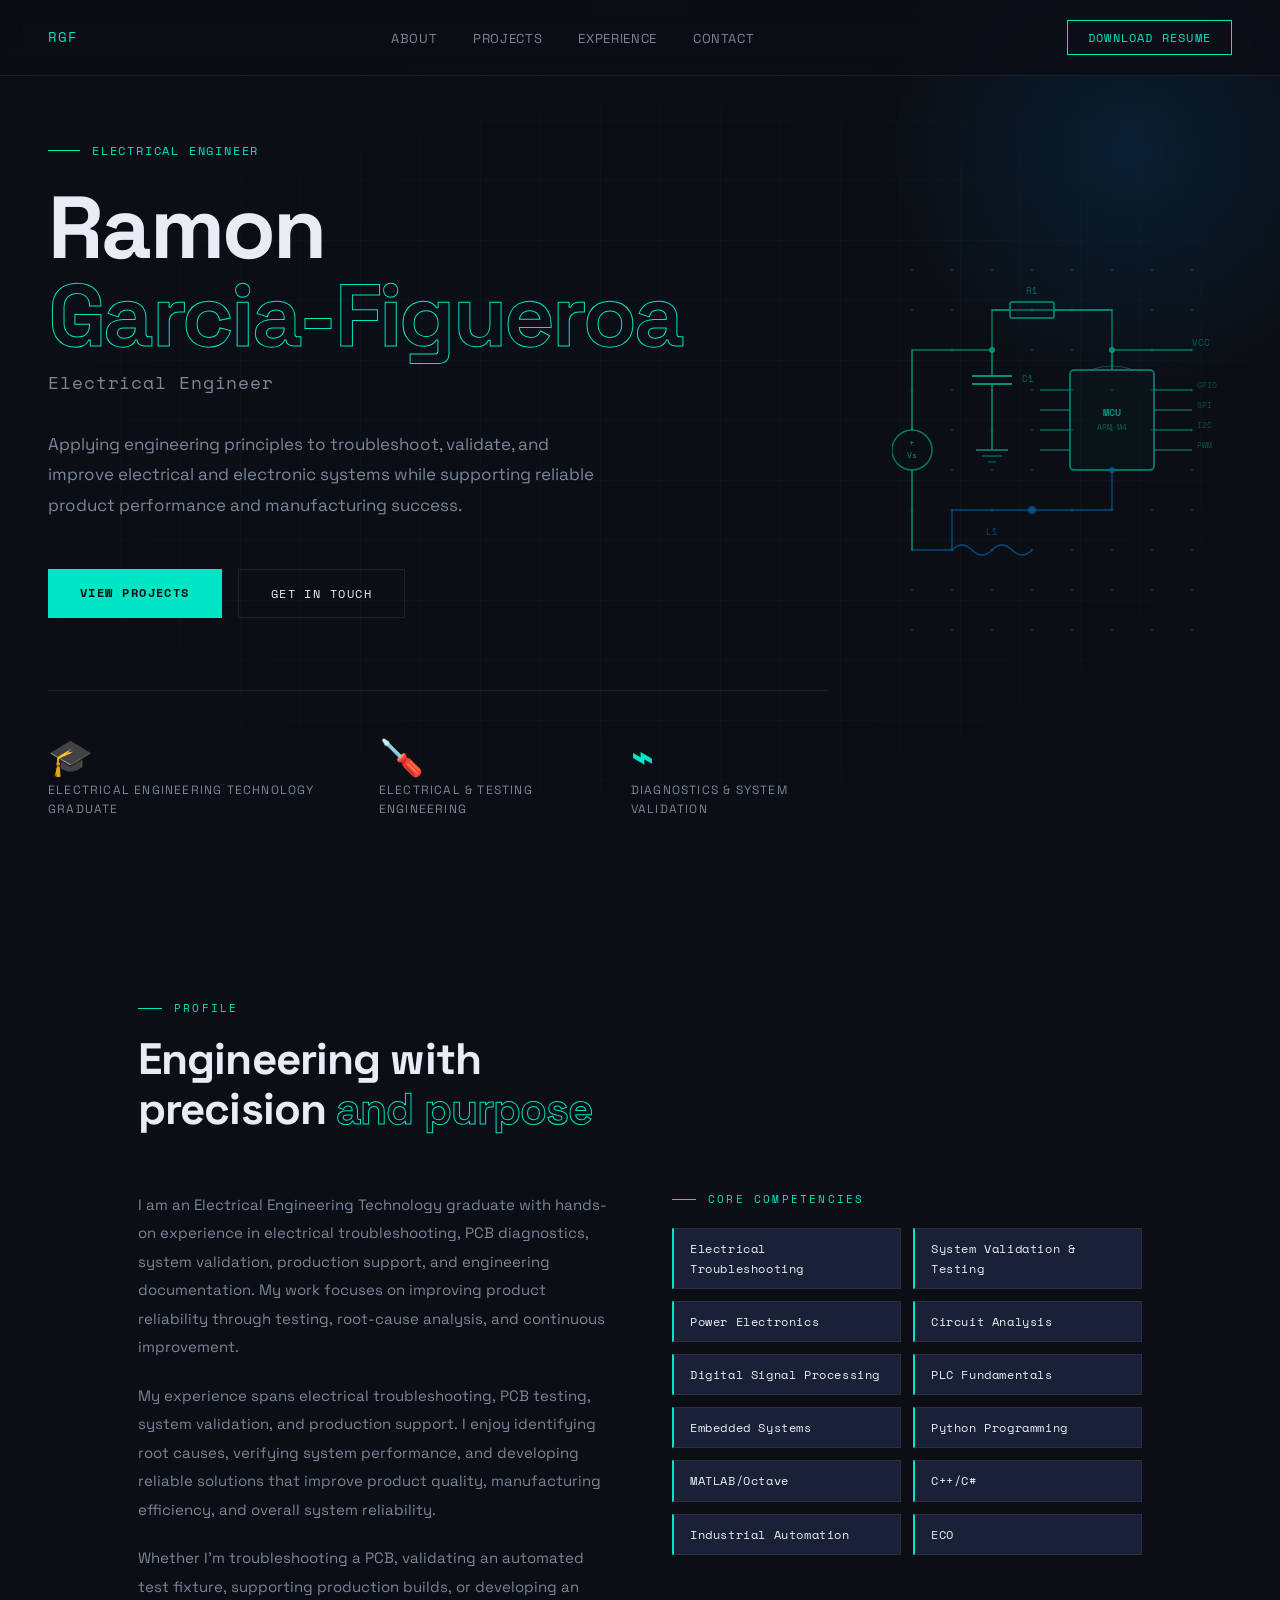
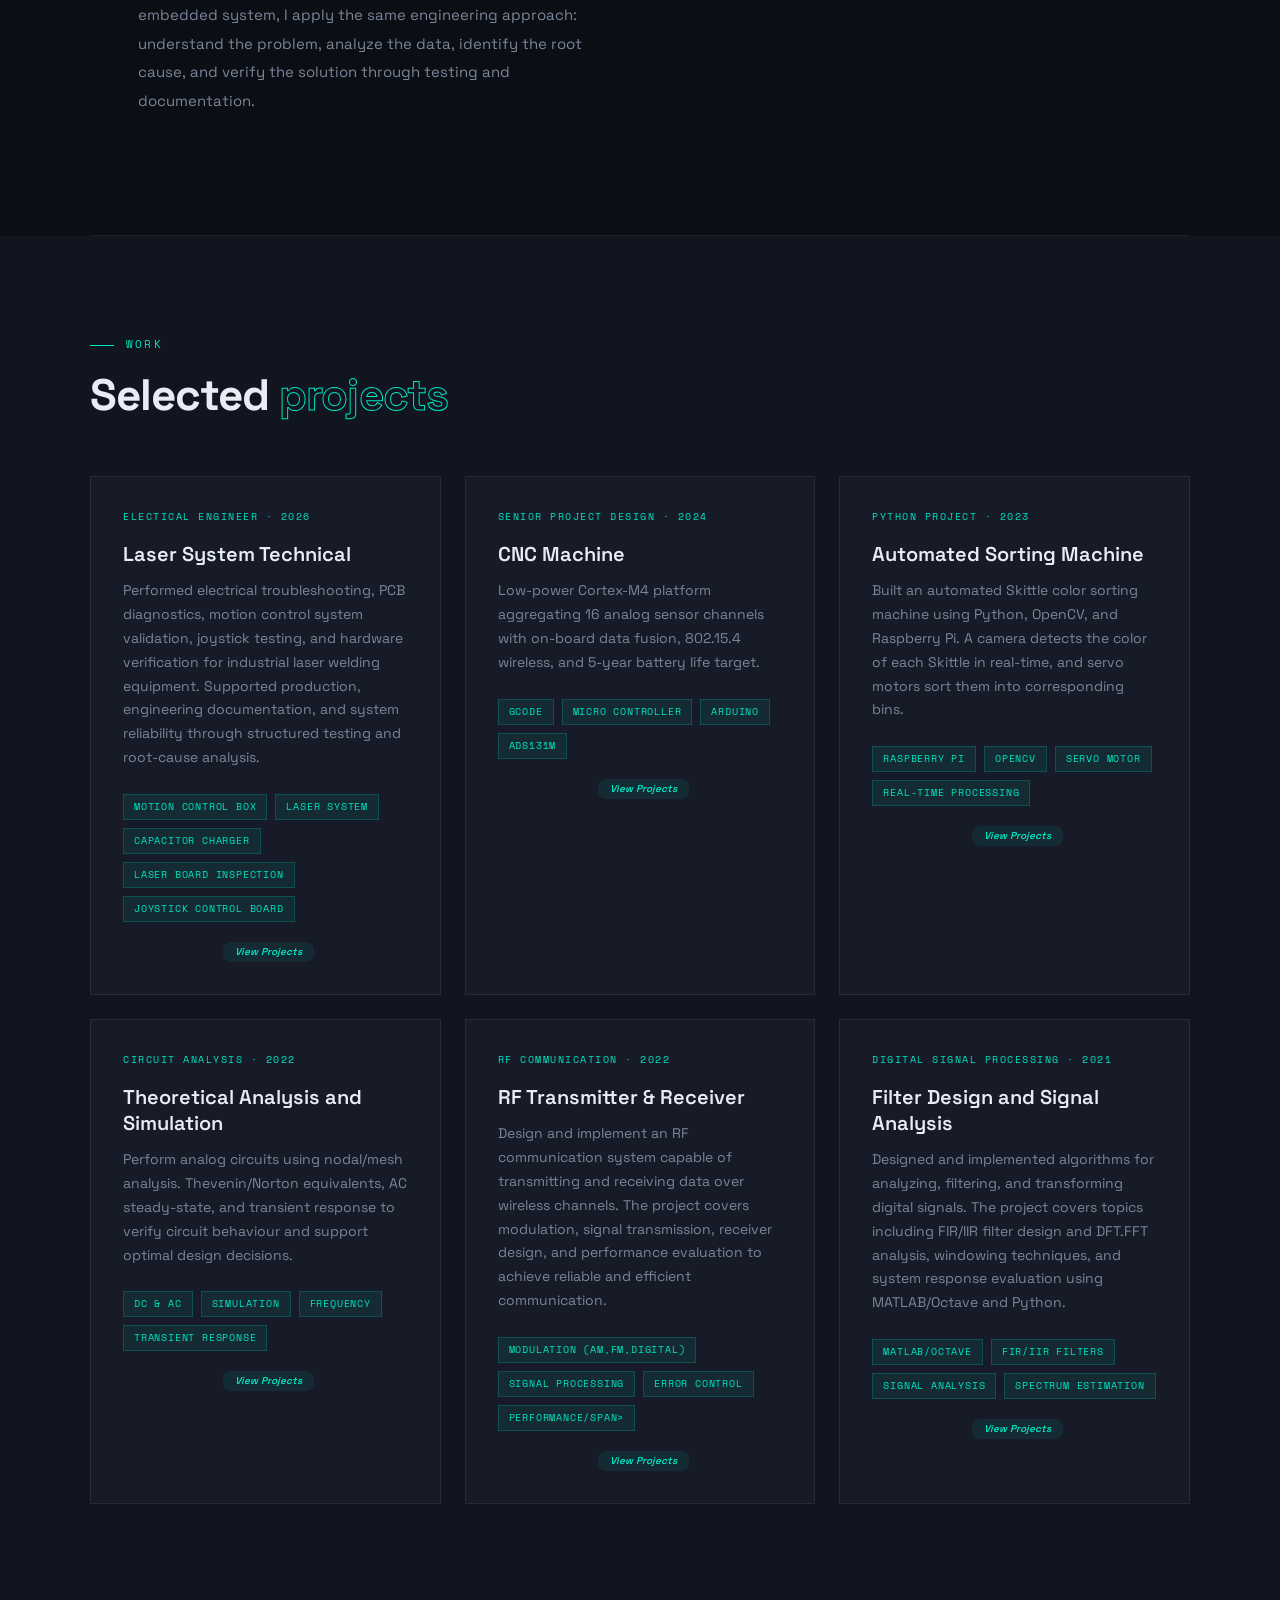
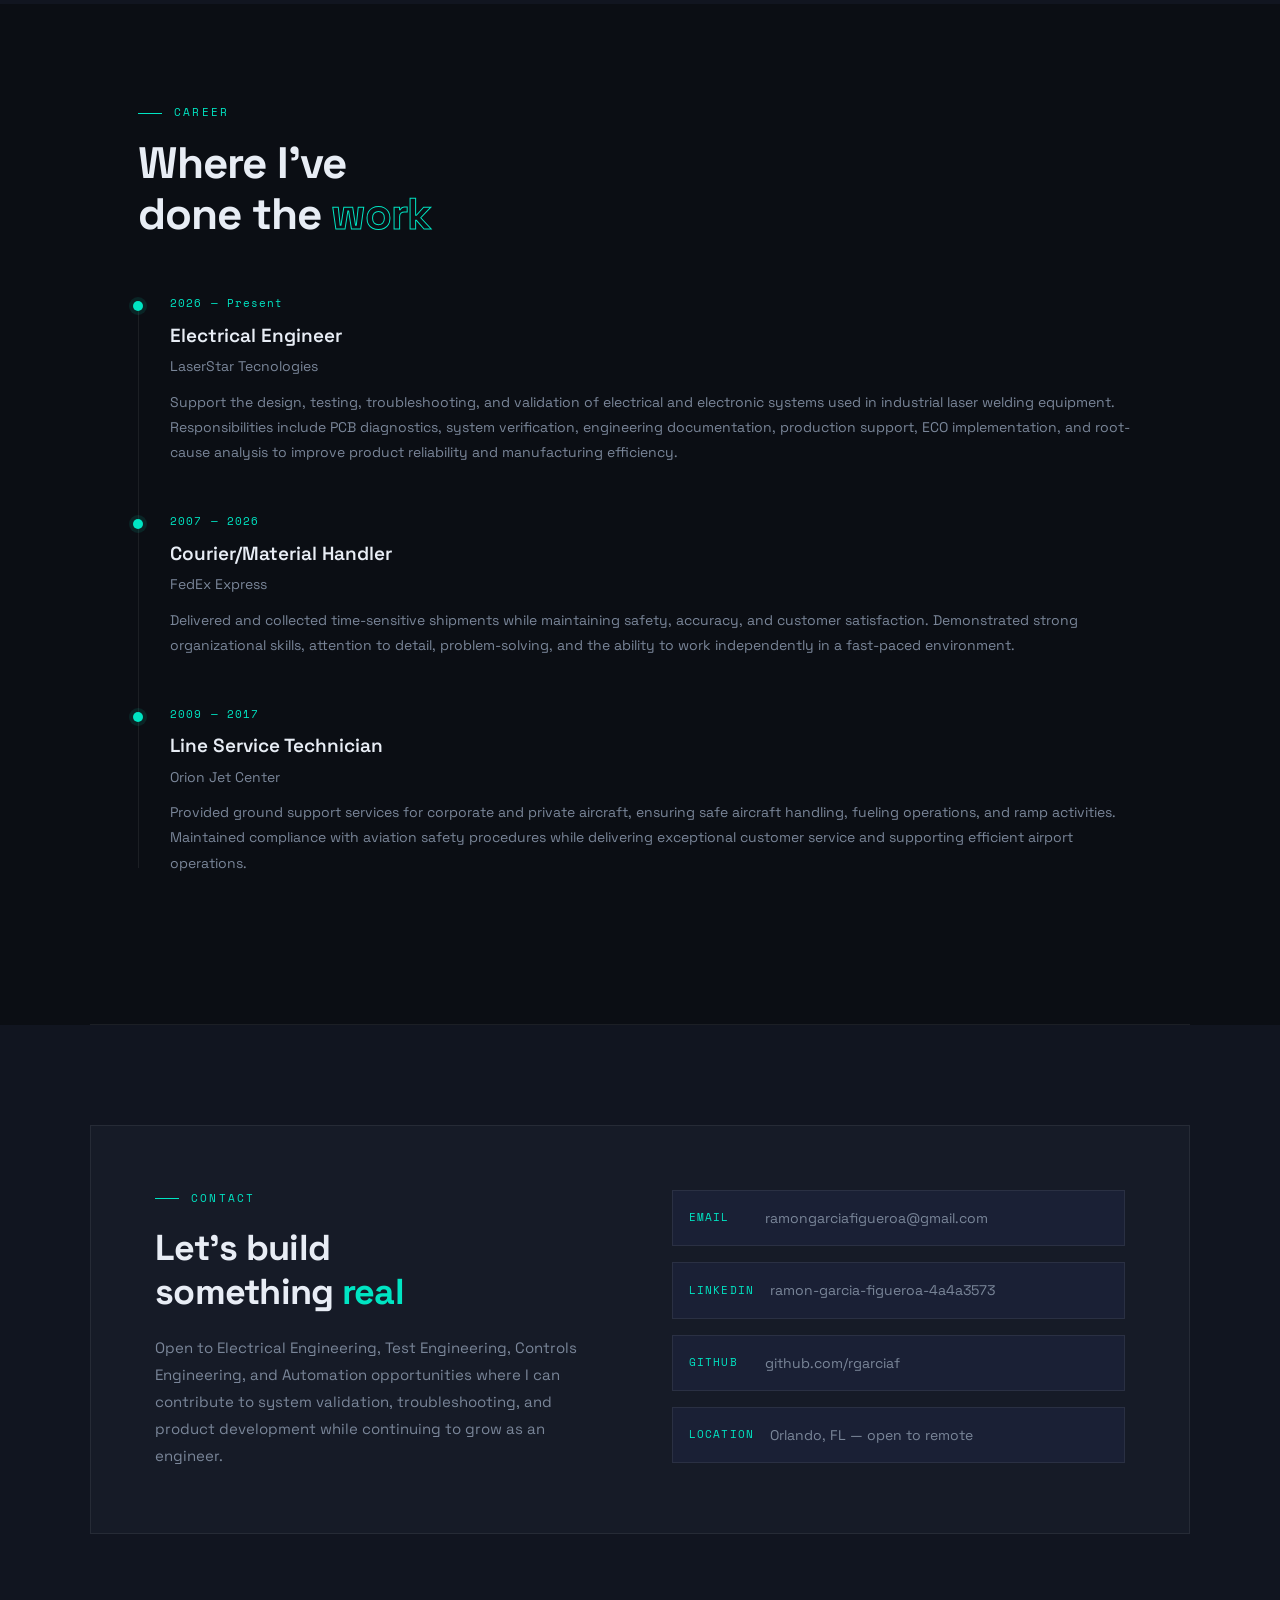
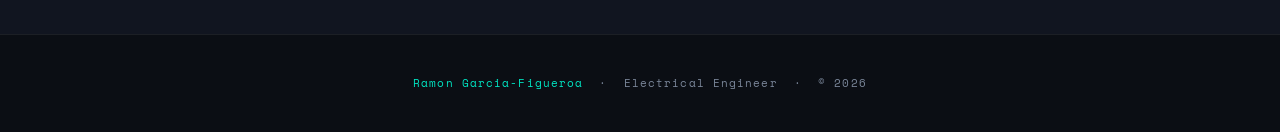
==== commit 96e8648c: "Remove reference to ramon_garcia_portfolio.html" ====
--- a/index.html
+++ b/index.html
@@ -325,5 +325,4 @@
 
 </body>
 </html>
-ramon_garcia_portfolio.html
-Displaying ramon_garcia_portfolio.html.
+
